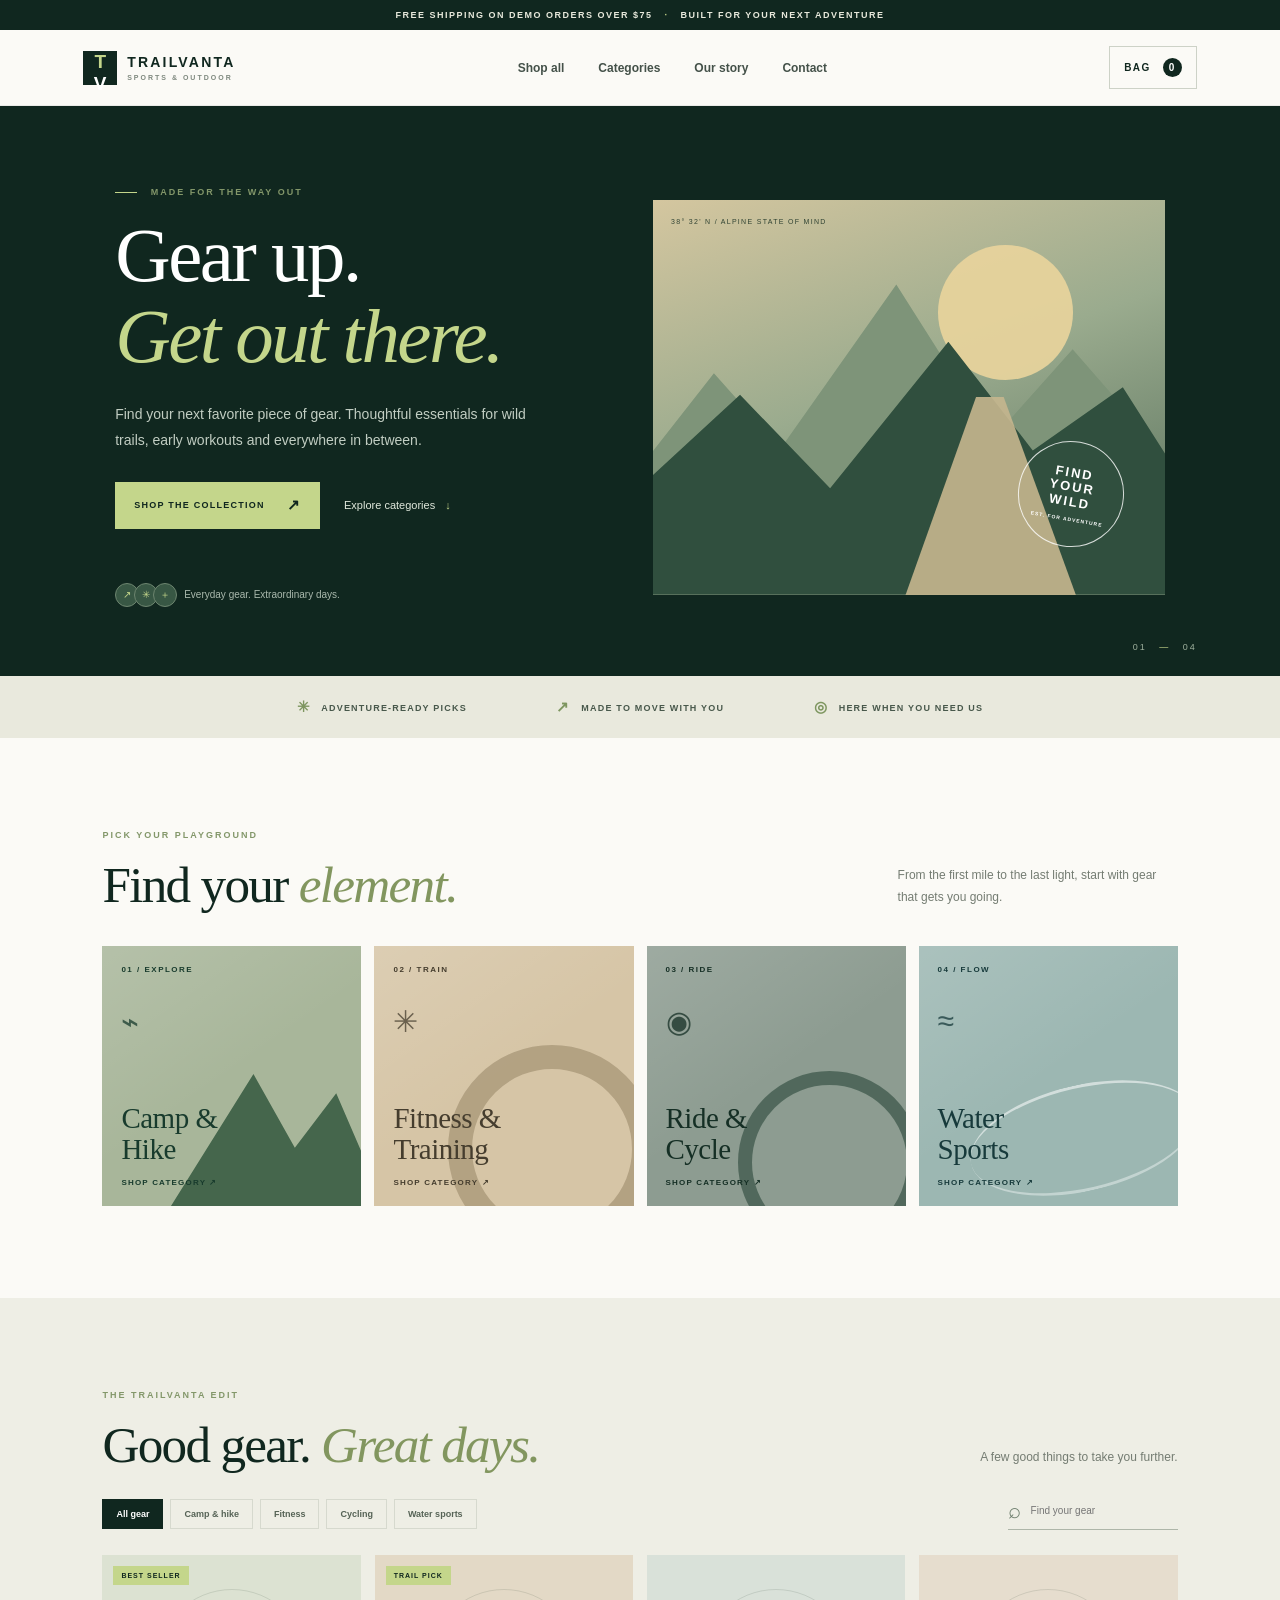
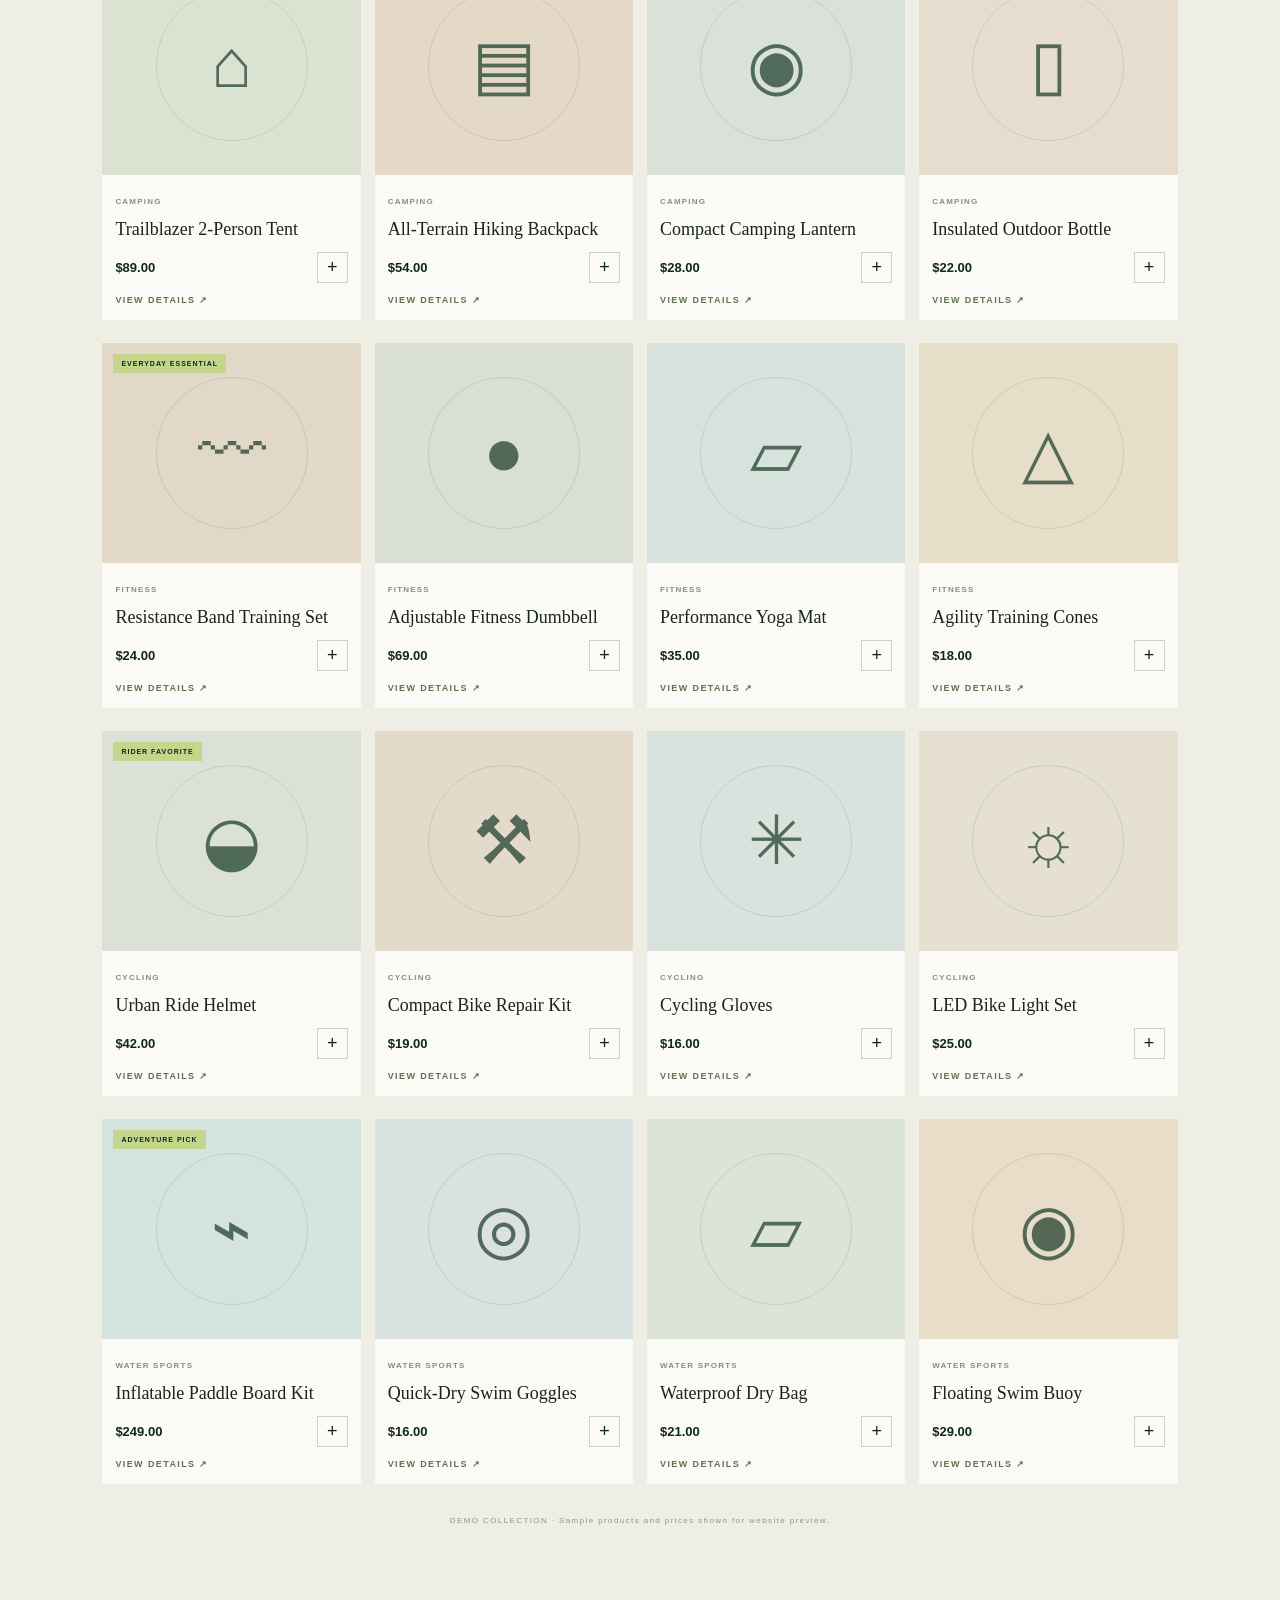
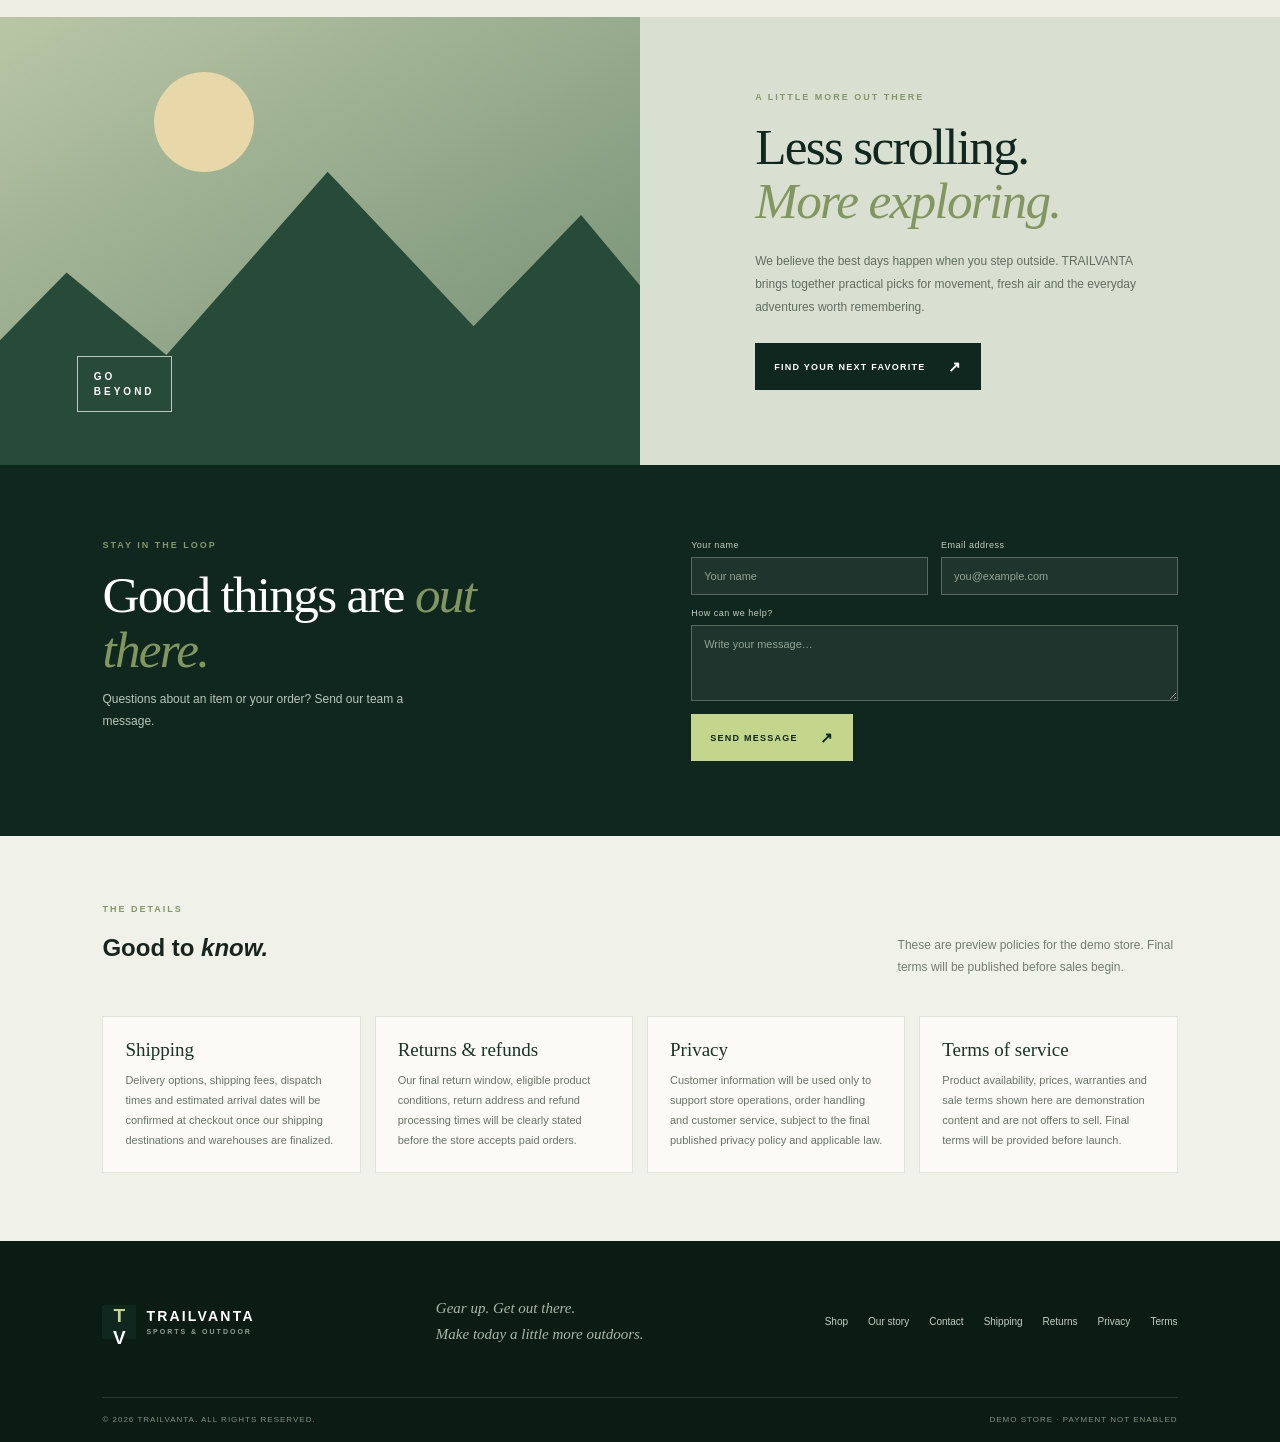
==== public/index.html @ 8025ea90 "Add files via upload" ====
<!doctype html>
<html lang="en">
<head>
  <meta charset="utf-8">
  <meta name="viewport" content="width=device-width,initial-scale=1,viewport-fit=cover">
  <meta name="theme-color" content="#10271f">
  <meta name="description" content="Discover practical outdoor and sports gear for trails, training and everyday adventure. Shop the TRAILVANTA collection.">
  <meta property="og:type" content="website">
  <meta property="og:title" content="TRAILVANTA — Gear Up. Get Out There.">
  <meta property="og:description" content="Adventure-ready essentials for wherever the day takes you.">
  <title>TRAILVANTA | Outdoor & Sports Gear</title>
  <link rel="stylesheet" href="./styles.css">
  <script src="./app.js" defer></script>
</head>
<body>
  <div class="announcement">FREE SHIPPING ON DEMO ORDERS OVER $75 <span>·</span> BUILT FOR YOUR NEXT ADVENTURE</div>
  <header class="site-header">
    <a class="brand" href="#top" aria-label="TRAILVANTA home"><span class="brand-mark">T<span>V</span></span><span class="brand-name">TRAILVANTA<small>SPORTS & OUTDOOR</small></span></a>
    <nav class="desktop-nav" aria-label="Main navigation"><a href="#shop">Shop all</a><a href="#categories">Categories</a><a href="#story">Our story</a><a href="#contact">Contact</a></nav>
    <button class="cart-trigger" id="cartOpen" aria-label="Open shopping cart">BAG <span id="count">0</span></button>
  </header>

  <main id="top">
    <section class="hero">
      <div class="hero-copy">
        <p class="eyebrow"><span></span> MADE FOR THE WAY OUT</p>
        <h1>Gear up.<br><em>Get out there.</em></h1>
        <p class="hero-description">Find your next favorite piece of gear. Thoughtful essentials for wild trails, early workouts and everywhere in between.</p>
        <div class="hero-actions"><a class="button button-light" href="#shop">SHOP THE COLLECTION <span>↗</span></a><a class="text-link" href="#categories">Explore categories <span>↓</span></a></div>
        <div class="hero-proof"><div class="proof-avatars"><i>↗</i><i>✳</i><i>＋</i></div><span>Everyday gear. Extraordinary days.</span></div>
      </div>
      <div class="hero-art" aria-label="Illustration of a mountain adventure" role="img">
        <div class="sun"></div><div class="mountain mountain-back"></div><div class="mountain mountain-front"></div><div class="trail-line"></div>
        <div class="hero-stamp"><span>FIND<br>YOUR<br>WILD</span><b>EST. FOR ADVENTURE</b></div>
        <span class="art-coordinate">38° 32' N /  alpine state of mind</span>
      </div>
      <div class="hero-index">01 <span>—</span> 04</div>
    </section>

    <div class="benefit-strip"><div><span>✳</span> ADVENTURE-READY PICKS</div><div><span>↗</span> MADE TO MOVE WITH YOU</div><div><span>◎</span> HERE WHEN YOU NEED US</div></div>

    <section class="section categories-section" id="categories">
      <div class="section-heading"><div><p class="eyebrow">PICK YOUR PLAYGROUND</p><h2>Find your <em>element.</em></h2></div><p class="section-note">From the first mile to the last light, start with gear that gets you going.</p></div>
      <div class="category-grid">
        <a class="category-card category-camp" href="#shop" data-cat="Camping"><span class="category-number">01 / EXPLORE</span><span class="category-icon">⌁</span><span class="category-title">Camp &<br>Hike</span><span class="category-link">SHOP CATEGORY ↗</span></a>
        <a class="category-card category-fitness" href="#shop" data-cat="Fitness"><span class="category-number">02 / TRAIN</span><span class="category-icon">✳</span><span class="category-title">Fitness &<br>Training</span><span class="category-link">SHOP CATEGORY ↗</span></a>
        <a class="category-card category-cycle" href="#shop" data-cat="Cycling"><span class="category-number">03 / RIDE</span><span class="category-icon">◉</span><span class="category-title">Ride &<br>Cycle</span><span class="category-link">SHOP CATEGORY ↗</span></a>
        <a class="category-card category-water" href="#shop" data-cat="Water Sports"><span class="category-number">04 / FLOW</span><span class="category-icon">≈</span><span class="category-title">Water<br>Sports</span><span class="category-link">SHOP CATEGORY ↗</span></a>
      </div>
    </section>

    <section class="section shop-section" id="shop">
      <div class="section-heading shop-heading"><div><p class="eyebrow">THE TRAILVANTA EDIT</p><h2>Good gear. <em>Great days.</em></h2></div><p class="section-note">A few good things to take you further.</p></div>
      <div class="shop-toolbar"><div class="filter-chips" id="filterChips" aria-label="Filter products"><button class="chip active" data-filter="All">All gear</button><button class="chip" data-filter="Camping">Camp & hike</button><button class="chip" data-filter="Fitness">Fitness</button><button class="chip" data-filter="Cycling">Cycling</button><button class="chip" data-filter="Water Sports">Water sports</button></div><label class="search-box"><span>⌕</span><input id="search" type="search" placeholder="Find your gear" aria-label="Search products"></label></div>
      <div id="products" class="product-grid" aria-live="polite"><div class="loading-state">Loading the good stuff…</div></div>
      <p class="demo-note">DEMO COLLECTION · Sample products and prices shown for website preview.</p>
    </section>

    <section class="feature-band" id="story"><div class="feature-art"><div class="feature-sun"></div><div class="feature-ridge"></div><span>GO<br>BEYOND</span></div><div class="feature-copy"><p class="eyebrow">A LITTLE MORE OUT THERE</p><h2>Less scrolling.<br><em>More exploring.</em></h2><p>We believe the best days happen when you step outside. TRAILVANTA brings together practical picks for movement, fresh air and the everyday adventures worth remembering.</p><a class="button button-dark" href="#shop">FIND YOUR NEXT FAVORITE <span>↗</span></a></div></section>

    <section class="newsletter" id="contact"><div><p class="eyebrow">STAY IN THE LOOP</p><h2>Good things are <em>out there.</em></h2><p>Questions about an item or your order? Send our team a message.</p></div><form id="contactForm" class="contact-form"><label><span>Your name</span><input name="name" autocomplete="name" required placeholder="Your name"></label><label><span>Email address</span><input name="email" type="email" autocomplete="email" required placeholder="you@example.com"></label><label class="message-field"><span>How can we help?</span><textarea name="message" required placeholder="Write your message…"></textarea></label><button class="button button-light" type="submit">SEND MESSAGE <span>↗</span></button><p class="form-feedback" id="contactFeedback" aria-live="polite"></p></form></section>

    <section class="policy-section" id="policies"><div class="section-heading"><div><p class="eyebrow">THE DETAILS</p><h2>Good to <em>know.</em></h2></div><p class="section-note">These are preview policies for the demo store. Final terms will be published before sales begin.</p></div><div class="policy-grid"><article id="shipping"><h3>Shipping</h3><p>Delivery options, shipping fees, dispatch times and estimated arrival dates will be confirmed at checkout once our shipping destinations and warehouses are finalized.</p></article><article id="returns"><h3>Returns & refunds</h3><p>Our final return window, eligible product conditions, return address and refund processing times will be clearly stated before the store accepts paid orders.</p></article><article id="privacy"><h3>Privacy</h3><p>Customer information will be used only to support store operations, order handling and customer service, subject to the final published privacy policy and applicable law.</p></article><article id="terms"><h3>Terms of service</h3><p>Product availability, prices, warranties and sale terms shown here are demonstration content and are not offers to sell. Final terms will be provided before launch.</p></article></div></section>
  </main>

  <footer class="site-footer"><div class="footer-main"><a class="brand brand-footer" href="#top"><span class="brand-mark">T<span>V</span></span><span class="brand-name">TRAILVANTA<small>SPORTS & OUTDOOR</small></span></a><p>Gear up. Get out there.<br>Make today a little more outdoors.</p><div class="footer-links"><a href="#shop">Shop</a><a href="#story">Our story</a><a href="#contact">Contact</a><a href="#shipping">Shipping</a><a href="#returns">Returns</a><a href="#privacy">Privacy</a><a href="#terms">Terms</a></div></div><div class="footer-bottom"><span>© <span id="year">2026</span> TRAILVANTA. ALL RIGHTS RESERVED.</span><span>DEMO STORE · PAYMENT NOT ENABLED</span></div></footer>

  <div class="drawer-backdrop" id="backdrop"></div>
  <aside class="cart-drawer" id="drawer" aria-label="Shopping cart" aria-hidden="true">
    <div class="drawer-header"><div><p class="eyebrow">YOUR PICKS</p><h2>Your bag <span id="drawerCount">(0)</span></h2></div><button id="cartClose" class="icon-button" aria-label="Close cart">×</button></div>
    <div id="cartLines" class="cart-lines"><p class="empty-cart">Your bag is waiting for an adventure.</p></div>
    <div class="drawer-bottom"><div class="subtotal-row"><span>Subtotal</span><strong id="subtotal">$0.00</strong></div><p class="shipping-hint">Shipping and taxes are calculated separately.</p>
      <form id="orderForm" class="order-form"><p class="eyebrow">DELIVERY DETAILS</p><label>Full name<input name="customer_name" autocomplete="name" required placeholder="Full name"></label><label>Email address<input name="email" type="email" autocomplete="email" required placeholder="you@example.com"></label><label>Street address<input name="address" autocomplete="street-address" required placeholder="Street address"></label><div class="form-row"><label>City<input name="city" autocomplete="address-level2" required placeholder="City"></label><label>Postal code<input name="postal_code" autocomplete="postal-code" required placeholder="ZIP / Postcode"></label></div><label>Country<input name="country" autocomplete="country-name" required placeholder="Country"></label><button class="button button-dark submit-order" type="submit">SUBMIT ORDER REQUEST <span>↗</span></button><p class="unpaid-note">This is a demo order request. No payment will be collected.</p><p class="form-feedback" id="orderFeedback" aria-live="polite"></p></form>
    </div>
  </aside>
  <div class="detail-backdrop" id="detailBackdrop"></div>
  <section class="product-detail" id="productDetail" role="dialog" aria-modal="true" aria-labelledby="detailName" aria-hidden="true">
    <button class="detail-close" type="button" data-detail-close aria-label="Close product details">×</button>
    <div class="detail-visual" id="detailVisual"><span class="detail-symbol">✳</span></div>
    <div class="detail-copy"><p class="eyebrow" id="detailCategory">CATEGORY</p><h2 id="detailName">Product name</h2><p class="detail-price" id="detailPrice">$0.00</p><p class="detail-description" id="detailDescription"></p><p class="detail-stock" id="detailStock"></p><button class="button button-dark" id="detailAdd" type="button" data-add="">ADD TO BAG <span>↗</span></button><p class="detail-demo-note">DEMO PRODUCT · Payment is not enabled.</p></div>
  </section>
  <div id="notice" class="toast" role="status" aria-live="polite"></div>
</body>
</html>
---- public/styles.css ----
:root{--forest:#10271f;--forest-2:#1c3a2d;--cream:#f5f3eb;--paper:#fbfaf6;--lime:#c4d68b;--sand:#d9c8a5;--ink:#18251e;--muted:#747c72;--line:#e4e3d9;--serif:'Playfair Display',Georgia,serif;--sans:'DM Sans',Arial,sans-serif}*{box-sizing:border-box}html{scroll-behavior:smooth;scroll-padding-top:86px}body{margin:0;background:var(--paper);color:var(--ink);font-family:var(--sans);-webkit-font-smoothing:antialiased}a{color:inherit;text-decoration:none}button,input,textarea{font:inherit}button{cursor:pointer}.announcement{height:30px;background:var(--forest);color:#e8e9dc;display:flex;justify-content:center;align-items:center;gap:12px;font-size:9px;font-weight:700;letter-spacing:1.5px}.announcement span{color:var(--lime)}.site-header{height:76px;padding:0 6.5vw;display:flex;align-items:center;justify-content:space-between;background:var(--paper);position:sticky;top:0;z-index:10;border-bottom:1px solid rgba(16,39,31,.07)}.brand{display:flex;align-items:center;gap:10px;color:var(--forest)}.brand-mark{width:34px;height:34px;background:var(--forest);color:var(--lime);display:grid;place-items:center;font-size:19px;font-weight:800;letter-spacing:-3px;padding-right:3px}.brand-mark span{color:white}.brand-name{font-size:14px;letter-spacing:2.2px;font-weight:800}.brand-name small{display:block;font-size:7px;letter-spacing:2px;margin-top:4px;color:#7e887e}.desktop-nav{display:flex;gap:34px;font-size:12px;font-weight:600;color:#445149}.desktop-nav a:hover,.footer-links a:hover{color:#8a9d5b}.cart-trigger{border:1px solid #cdd2c7;background:transparent;color:var(--forest);font-size:10px;letter-spacing:1.4px;font-weight:800;padding:11px 14px}.cart-trigger span{display:inline-grid;place-items:center;background:var(--forest);color:white;border-radius:50%;width:19px;height:19px;margin-left:8px;font-size:10px}.hero{min-height:570px;background:var(--forest);color:white;padding:76px 9vw 64px;display:grid;grid-template-columns:1fr 1.08fr;align-items:center;gap:5vw;position:relative;overflow:hidden}.hero-copy{max-width:520px;position:relative;z-index:2}.eyebrow{font-size:9px;letter-spacing:2px;font-weight:800;color:#83976a;margin:0 0 18px}.eyebrow span{display:inline-block;width:22px;height:1px;background:var(--lime);vertical-align:middle;margin-right:9px}.hero h1,.section h2,.feature-copy h2,.newsletter h2{font:500 clamp(48px,6vw,78px)/1.06 var(--serif);letter-spacing:-2.5px;margin:0}.hero h1 em,.section h2 em,.feature-copy h2 em,.newsletter h2 em{font-weight:500;color:var(--lime)}.hero-description{max-width:430px;color:#c1cdc2;font-size:14px;line-height:1.9;margin:23px 0 28px}.hero-actions{display:flex;align-items:center;gap:24px;flex-wrap:wrap}.button{border:0;min-height:47px;padding:0 19px;display:inline-flex;align-items:center;justify-content:center;gap:22px;font-size:9px;letter-spacing:1.25px;font-weight:800;transition:transform .2s,background .2s}.button:hover{transform:translateY(-2px)}.button-light{background:var(--lime);color:var(--forest)}.button-light:hover{background:#d4e3a5}.button span{font-size:15px}.text-link{font-size:11px;color:#e0e8dc}.text-link span{margin-left:7px;color:var(--lime)}.hero-proof{display:flex;align-items:center;gap:12px;margin-top:54px;color:#aab9ad;font-size:10px}.proof-avatars{display:flex}.proof-avatars i{font-style:normal;width:24px;height:24px;border-radius:50%;display:grid;place-items:center;background:#385744;border:1px solid #6d856f;color:var(--lime);margin-right:-5px}.hero-art{height:395px;position:relative;overflow:hidden;background:linear-gradient(160deg,#d4c69f 0%,#9aab8e 47%,#536c58 100%);isolation:isolate}.sun{position:absolute;width:135px;height:135px;border-radius:50%;background:#e9d49d;top:45px;right:18%;opacity:.92}.mountain{position:absolute;inset:auto -5% 0;height:80%;clip-path:polygon(0 76%,18% 35%,29% 57%,48% 9%,64% 54%,77% 28%,100% 75%,100% 100%,0 100%)}.mountain-back{background:#7e9479;transform:scale(1.08);transform-origin:bottom}.mountain-front{height:64%;background:#304f3e;clip-path:polygon(0 62%,20% 21%,36% 58%,57% 0,72% 43%,88% 18%,100% 60%,100% 100%,0 100%)}.trail-line{position:absolute;bottom:-5%;left:48%;width:36%;height:55%;background:#c6b68e;clip-path:polygon(42% 0,57% 0,100% 100%,0 100%);opacity:.9}.hero-stamp{position:absolute;right:8%;bottom:12%;width:106px;height:106px;border:1px solid rgba(255,255,255,.8);border-radius:50%;display:flex;flex-direction:column;justify-content:center;align-items:center;color:white;transform:rotate(10deg)}.hero-stamp span{text-align:center;font-size:13px;line-height:1.1;font-weight:800;letter-spacing:2px}.hero-stamp b{font-size:5px;letter-spacing:1px;margin-top:7px}.art-coordinate{position:absolute;top:18px;left:18px;font-size:7px;letter-spacing:1.3px;color:#304333;text-transform:uppercase}.hero-index{position:absolute;bottom:24px;right:6.5vw;color:#9daf9c;font-size:9px;letter-spacing:2px}.hero-index span{color:var(--lime);margin:0 8px}.benefit-strip{min-height:62px;background:#e9e9dd;display:flex;align-items:center;justify-content:center;gap:7vw;color:#48584b;font-size:9px;font-weight:800;letter-spacing:1.2px}.benefit-strip span{color:#7e9660;font-size:15px;vertical-align:-1px;margin-right:7px}.section{padding:92px 8vw}.section-heading{display:flex;justify-content:space-between;align-items:end;gap:25px;margin-bottom:34px}.section h2,.feature-copy h2,.newsletter h2{font-size:clamp(38px,4vw,53px);color:var(--forest);letter-spacing:-1.7px}.section h2 em,.feature-copy h2 em,.newsletter h2 em{color:#82965f}.section-note{max-width:280px;color:var(--muted);font-size:12px;line-height:1.8;margin:0 0 4px}.category-grid{display:grid;grid-template-columns:repeat(4,1fr);gap:13px}.category-card{height:260px;padding:19px;display:flex;flex-direction:column;position:relative;overflow:hidden;isolation:isolate;transition:transform .2s}.category-card:hover{transform:translateY(-4px)}.category-card:before,.category-card:after{content:"";position:absolute;z-index:-1}.category-card:before{inset:0;background:linear-gradient(145deg,rgba(255,255,255,.15),transparent 50%)}.category-camp{background:#a8b69a;color:#183b2d}.category-camp:after{width:230px;height:160px;right:-30px;bottom:-15px;background:#45664c;clip-path:polygon(0 100%,40% 8%,58% 54%,76% 20%,100% 100%)}.category-fitness{background:#d6c5a6;color:#453d2e}.category-fitness:after{width:160px;height:160px;border:24px solid rgba(112,96,64,.35);border-radius:50%;right:-22px;bottom:-47px}.category-cycle{background:#8d9c91;color:#152f25}.category-cycle:after{width:155px;height:155px;border:14px solid rgba(23,55,41,.5);border-radius:50%;right:-15px;bottom:-48px}.category-water{background:#9cb7b2;color:#173a3b}.category-water:after{width:230px;height:100px;right:-20px;bottom:15px;border-top:3px solid rgba(255,255,255,.55);border-bottom:3px solid rgba(255,255,255,.4);transform:rotate(-13deg);border-radius:50%}.category-number{font-size:8px;letter-spacing:1.5px;font-weight:800}.category-icon{font-size:30px;margin-top:30px;opacity:.75}.category-title{font:500 29px/1.05 var(--serif);margin-top:auto;letter-spacing:-.5px}.category-link{font-size:8px;letter-spacing:1.2px;font-weight:800;margin-top:14px}.shop-section{background:#eeeee5}.shop-heading{margin-bottom:25px}.shop-toolbar{display:flex;justify-content:space-between;align-items:center;gap:20px;margin-bottom:25px}.filter-chips{display:flex;gap:7px;flex-wrap:wrap}.chip{border:1px solid #d6d9ce;background:transparent;color:#566356;padding:9px 13px;font-size:9px;font-weight:700}.chip.active,.chip:hover{background:var(--forest);border-color:var(--forest);color:white}.search-box{display:flex;align-items:center;border-bottom:1px solid #aeb6a9;gap:8px;padding:0 0 5px;min-width:170px;color:#6c7d6c}.search-box span{font-size:22px}.search-box input{width:145px;border:0;outline:0;background:transparent;font-size:10px;color:var(--ink)}.product-grid{display:grid;grid-template-columns:repeat(4,minmax(0,1fr));gap:23px 14px;min-height:180px}.product-card{min-width:0;background:var(--paper);position:relative}.product-visual{height:220px;display:grid;place-items:center;position:relative;overflow:hidden;background:var(--product-bg,#e2e5d9)}.product-visual:before{content:"";position:absolute;width:150px;height:150px;border:1px solid rgba(30,55,39,.12);border-radius:50%}.product-visual img{position:relative;z-index:1;width:100%;height:100%;object-fit:cover;mix-blend-mode:multiply}.product-visual .product-symbol{position:relative;z-index:1;font-size:68px;color:rgba(26,59,42,.72);font-family:var(--serif)}.product-tag{position:absolute;top:11px;left:11px;background:var(--lime);color:var(--forest);font-size:7px;font-weight:800;letter-spacing:1px;padding:6px 8px;z-index:2}.product-info{padding:15px 13px 13px}.product-category{font-size:8px;letter-spacing:1.2px;text-transform:uppercase;color:#84907e;font-weight:700}.product-info h3{font:500 17px/1.25 var(--serif);margin:7px 0 13px;color:#24372a;min-height:42px}.product-bottom{display:flex;justify-content:space-between;align-items:center;gap:8px}.product-price{font-size:13px;font-weight:800;color:var(--forest)}.add-button{width:31px;height:31px;border:1px solid #cbd2c5;background:transparent;color:var(--forest);font-size:18px;line-height:1}.add-button:hover{background:var(--forest);color:white}.demo-note{text-align:center;color:#8c9588;font-size:8px;letter-spacing:1.4px;margin:32px 0 0}.loading-state,.empty-results{grid-column:1/-1;text-align:center;padding:55px 15px;color:#7c8779;font-size:12px}.feature-band{background:#d9e0d1;display:grid;grid-template-columns:1fr 1fr;min-height:430px}.feature-art{position:relative;overflow:hidden;background:linear-gradient(150deg,#b9c6a6,#6e8a70)}.feature-sun{position:absolute;width:100px;height:100px;background:#e8d7a9;border-radius:50%;top:55px;left:24%}.feature-ridge{position:absolute;inset:auto -10% -5%;height:80%;background:#274b38;clip-path:polygon(0 77%,17% 40%,30% 63%,51% 12%,70% 55%,84% 24%,100% 65%,100% 100%,0 100%)}.feature-art span{position:absolute;left:12%;bottom:12%;font-size:10px;letter-spacing:3px;line-height:1.5;color:white;font-weight:800;border:1px solid rgba(255,255,255,.7);padding:12px 16px}.feature-copy{padding:75px 9vw;align-self:center}.feature-copy>p:not(.eyebrow){max-width:440px;color:#5f6d60;font-size:12px;line-height:1.9;margin:22px 0 25px}.button-dark{background:var(--forest);color:white}.button-dark:hover{background:#284b37}.newsletter{padding:75px 8vw;background:var(--forest);color:white;display:grid;grid-template-columns:1fr 1fr;gap:8vw}.newsletter h2{color:white}.newsletter>div>p:last-child{font-size:12px;line-height:1.8;color:#b9c7ba;max-width:330px}.contact-form{display:grid;grid-template-columns:1fr 1fr;gap:13px}.contact-form label,.order-form label{display:flex;flex-direction:column;gap:7px;font-size:9px;letter-spacing:.5px;color:#c2cdbf}.contact-form input,.contact-form textarea,.order-form input{width:100%;border:1px solid rgba(218,228,214,.3);background:rgba(255,255,255,.06);padding:12px;color:white;outline:0;font-size:11px;border-radius:0}.contact-form input:focus,.contact-form textarea:focus{border-color:var(--lime)}.contact-form input::placeholder,.contact-form textarea::placeholder,.order-form input::placeholder{color:#94a397}.message-field{grid-column:1/-1}.contact-form textarea{min-height:76px;resize:vertical}.contact-form .button{justify-self:start}.form-feedback{font-size:10px;color:var(--lime);margin:0;align-self:center}.site-footer{background:#0b1c15;color:#d9e1d7;padding:40px 8vw 18px}.footer-main{display:flex;align-items:center;justify-content:space-between;gap:25px;padding-bottom:35px}.brand-footer{color:white}.brand-footer .brand-name small{color:#93a194}.footer-main>p{font:italic 15px/1.7 var(--serif);color:#aab8aa}.footer-links{display:flex;gap:20px;font-size:10px;color:#c4cec3}.footer-bottom{border-top:1px solid rgba(255,255,255,.13);padding-top:17px;display:flex;justify-content:space-between;color:#809084;font-size:8px;letter-spacing:1px}.drawer-backdrop{position:fixed;inset:0;background:rgba(7,20,13,.55);z-index:19;opacity:0;visibility:hidden;transition:.25s}.drawer-backdrop.open{opacity:1;visibility:visible}.cart-drawer{position:fixed;z-index:20;right:0;top:0;width:min(460px,100%);height:100dvh;background:var(--paper);padding:25px 25px 20px;overflow:auto;transform:translateX(102%);transition:transform .28s ease;display:flex;flex-direction:column}.cart-drawer.open{transform:translateX(0)}.drawer-header{display:flex;align-items:center;justify-content:space-between;border-bottom:1px solid var(--line);padding-bottom:18px}.drawer-header .eyebrow{margin-bottom:7px}.drawer-header h2{font:500 28px var(--serif);margin:0;color:var(--forest)}.drawer-header h2 span{font:500 13px var(--sans);color:#8a9488}.icon-button{border:0;background:transparent;color:var(--forest);font-size:30px}.cart-lines{padding:10px 0;flex:1}.empty-cart{padding:28px 0;color:#788477;font:italic 17px var(--serif)}.cart-line{display:grid;grid-template-columns:1fr auto;gap:10px;padding:14px 0;border-bottom:1px solid var(--line)}.cart-line strong{font:500 15px var(--serif);display:block}.cart-line small{display:block;color:#818b7e;font-size:9px;margin-top:5px}.line-actions{display:flex;align-items:center;gap:9px;margin-top:10px}.line-actions button{border:1px solid #d4d9cf;background:transparent;width:23px;height:23px;color:var(--forest)}.line-actions .remove-line{border:0;width:auto;color:#8b6e5d;font-size:9px}.cart-line-price{font-size:11px;font-weight:800}.drawer-bottom{border-top:1px solid var(--line);padding-top:17px}.subtotal-row{display:flex;justify-content:space-between;font-size:12px}.subtotal-row strong{font-size:16px;color:var(--forest)}.shipping-hint,.unpaid-note{font-size:9px;color:#858e82}.order-form{margin-top:20px;display:grid;gap:10px}.order-form .eyebrow{margin:0 0 2px}.order-form label{color:#687467;font-size:9px}.order-form input{background:white;color:var(--ink);border-color:#dce0d6;padding:10px}.order-form input::placeholder{color:#a2aa9f}.form-row{display:grid;grid-template-columns:1fr 1fr;gap:10px}.submit-order{width:100%;margin-top:4px}.unpaid-note{text-align:center;margin:0}.toast{position:fixed;left:50%;bottom:22px;z-index:30;transform:translate(-50%,15px);opacity:0;pointer-events:none;background:var(--forest);color:white;padding:12px 18px;font-size:10px;transition:.2s}.toast.show{opacity:1;transform:translate(-50%,0)}
@media(min-width:1400px){.hero{padding-left:max(9vw,calc((100vw - 1180px)/2));padding-right:max(9vw,calc((100vw - 1180px)/2))}.section{padding-left:max(8vw,calc((100vw - 1220px)/2));padding-right:max(8vw,calc((100vw - 1220px)/2))}}
@media(max-width:900px){.hero{padding:60px 6vw;gap:3vw;min-height:510px}.hero-art{height:340px}.section{padding:75px 6vw}.category-card{height:230px;padding:15px}.category-title{font-size:25px}.product-grid{grid-template-columns:repeat(3,minmax(0,1fr))}.feature-copy{padding:55px 6vw}.newsletter{padding:65px 6vw;gap:5vw}.footer-main{flex-wrap:wrap}.footer-main>p{display:none}}
@media(max-width:640px){.announcement{font-size:7px;letter-spacing:1px;height:27px}.site-header{height:64px;padding:0 5vw}.brand-mark{width:30px;height:30px}.brand-name{font-size:12px}.desktop-nav{display:none}.cart-trigger{padding:8px 10px;font-size:9px}.hero{display:flex;flex-direction:column;align-items:stretch;padding:42px 6vw 50px;gap:28px}.hero h1{font-size:57px}.hero-description{font-size:12px;margin:18px 0 22px}.hero-proof{margin-top:28px}.hero-art{height:245px;width:100%}.hero-index{bottom:12px;right:6vw}.benefit-strip{padding:14px 5vw;gap:12px;flex-wrap:wrap;font-size:7px}.benefit-strip div{flex:1 1 40%;text-align:center}.section{padding:62px 5vw}.section-heading{display:block;margin-bottom:24px}.section h2,.feature-copy h2,.newsletter h2{font-size:40px}.section-note{margin-top:12px;font-size:11px}.category-grid{grid-template-columns:repeat(2,minmax(0,1fr));gap:9px}.category-card{height:205px;padding:13px}.category-title{font-size:24px}.category-icon{margin-top:18px;font-size:24px}.category-link{font-size:7px}.shop-toolbar{display:block}.filter-chips{flex-wrap:nowrap;overflow-x:auto;padding-bottom:10px;scrollbar-width:none}.filter-chips::-webkit-scrollbar{display:none}.chip{white-space:nowrap;padding:9px 11px}.search-box{margin:12px 0 20px;width:100%}.search-box input{width:100%}.product-grid{grid-template-columns:repeat(2,minmax(0,1fr));gap:12px 9px}.product-visual{height:160px}.product-visual .product-symbol{font-size:54px}.product-info{padding:12px 10px}.product-info h3{font-size:15px;min-height:38px}.product-price{font-size:12px}.product-tag{font-size:6px}.feature-band{grid-template-columns:1fr}.feature-art{min-height:230px}.feature-copy{padding:45px 7vw 52px}.newsletter{grid-template-columns:1fr;padding:54px 6vw;gap:28px}.contact-form{gap:10px}.contact-form input,.contact-form textarea{padding:11px}.site-footer{padding:33px 6vw 16px}.footer-main{align-items:flex-start;gap:22px}.footer-links{flex-wrap:wrap;gap:12px 18px}.footer-bottom{font-size:7px;gap:12px;line-height:1.6}.cart-drawer{padding:20px 18px 16px}.drawer-header h2{font-size:25px}}
@media(prefers-reduced-motion:reduce){html{scroll-behavior:auto}*,*:before,*:after{transition:none!important;animation:none!important}}

.policy-section{padding:68px 8vw;background:#f0f1e9}.policy-grid{display:grid;grid-template-columns:repeat(4,minmax(0,1fr));gap:14px}.policy-grid article{padding:22px;background:#fbfaf6;border:1px solid #e2e5da}.policy-grid h3{margin:0 0 10px;color:#193528;font:500 19px var(--serif)}.policy-grid p{margin:0;color:#687467;font-size:11px;line-height:1.8}@media(max-width:900px){.policy-section{padding:60px 6vw}.policy-grid{grid-template-columns:repeat(2,minmax(0,1fr))}}@media(max-width:640px){.policy-section{padding:52px 5vw}.policy-grid{gap:9px}.policy-grid article{padding:15px}.policy-grid h3{font-size:17px}.policy-grid p{font-size:10px}}

/* Product detail experience */
.product-title-button{display:block;padding:0;border:0;background:none;text-align:left;color:var(--ink);font:500 18px/1.2 var(--serif);cursor:pointer;min-height:44px}.product-title-button:hover{color:#617b42}.view-detail-button{margin-top:12px;padding:0;border:0;background:none;color:#61724f;font-size:9px;font-weight:800;letter-spacing:1.4px;cursor:pointer}.view-detail-button:hover{text-decoration:underline}.detail-backdrop{position:fixed;inset:0;background:rgba(9,25,19,.58);z-index:39;opacity:0;visibility:hidden;transition:.25s}.detail-backdrop.open{opacity:1;visibility:visible}.product-detail{position:fixed;z-index:40;left:50%;top:50%;width:min(880px,calc(100vw - 36px));max-height:calc(100vh - 36px);overflow:auto;transform:translate(-50%,-46%) scale(.98);opacity:0;visibility:hidden;display:grid;grid-template-columns:1fr 1fr;background:#fbfaf6;box-shadow:0 24px 80px rgba(0,0,0,.24);transition:.25s}.product-detail.open{opacity:1;visibility:visible;transform:translate(-50%,-50%) scale(1)}.detail-close{position:absolute;right:14px;top:12px;z-index:2;width:38px;height:38px;border:1px solid rgba(20,48,36,.2);border-radius:50%;background:#fbfaf6;color:var(--forest);font-size:25px;cursor:pointer}.detail-visual{min-height:410px;background:var(--product-bg,#e1e5da);display:grid;place-items:center}.detail-symbol{font-size:130px;color:#294a39}.detail-copy{padding:64px 48px 42px;align-self:center}.detail-copy .eyebrow{color:#75835e}.detail-copy h2{font:500 clamp(30px,4vw,46px)/1.05 var(--serif);color:var(--forest);margin:14px 0}.detail-price{font-weight:800;font-size:20px;color:var(--forest)}.detail-description{color:#667366;font-size:14px;line-height:1.8;margin:24px 0 16px}.detail-stock{font-size:11px;color:#72806d;margin-bottom:24px}.detail-copy .button{width:100%;justify-content:space-between}.detail-demo-note{font-size:9px;color:#92998e;text-align:center;margin-top:13px}@media(max-width:640px){.product-detail{grid-template-columns:1fr;width:calc(100vw - 24px);max-height:calc(100vh - 24px)}.detail-visual{min-height:210px}.detail-symbol{font-size:80px}.detail-copy{padding:28px 24px 26px}.detail-copy h2{font-size:32px}.product-title-button{font-size:15px;min-height:42px}.view-detail-button{margin-top:8px}}
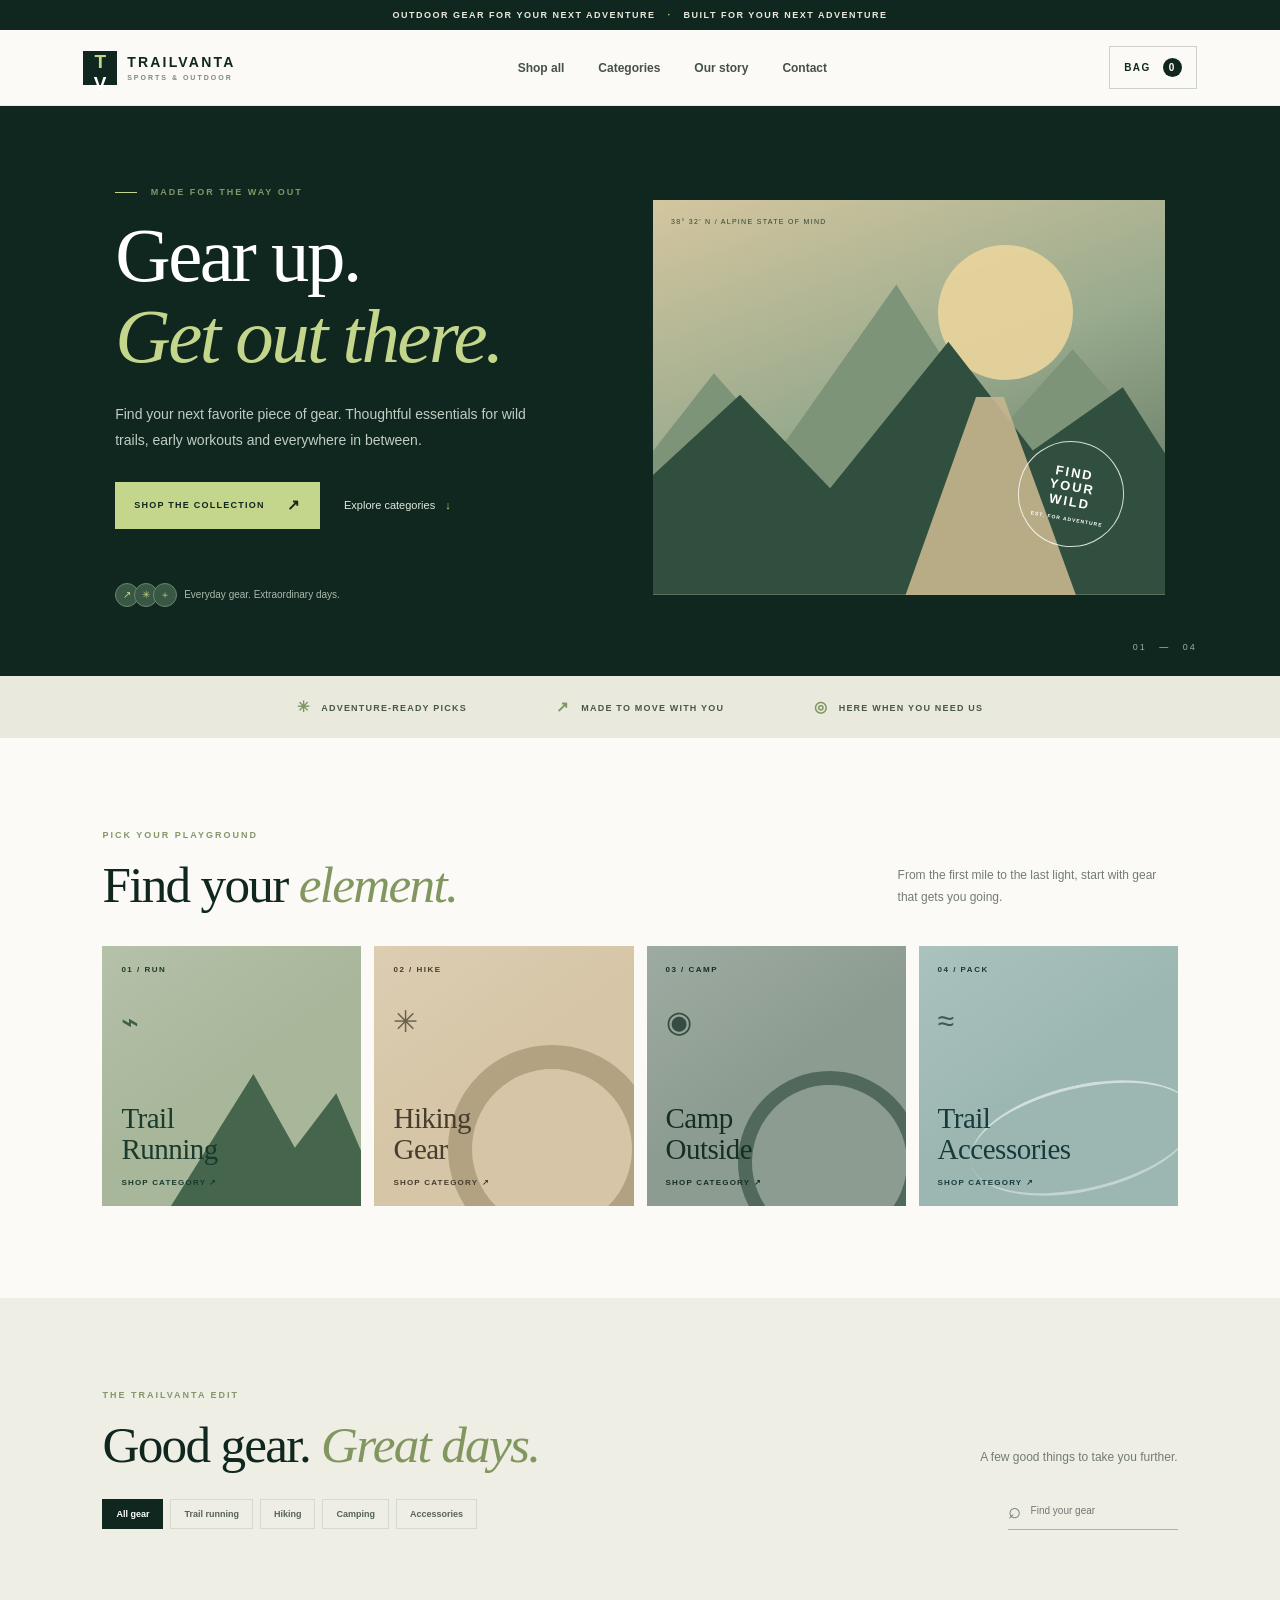
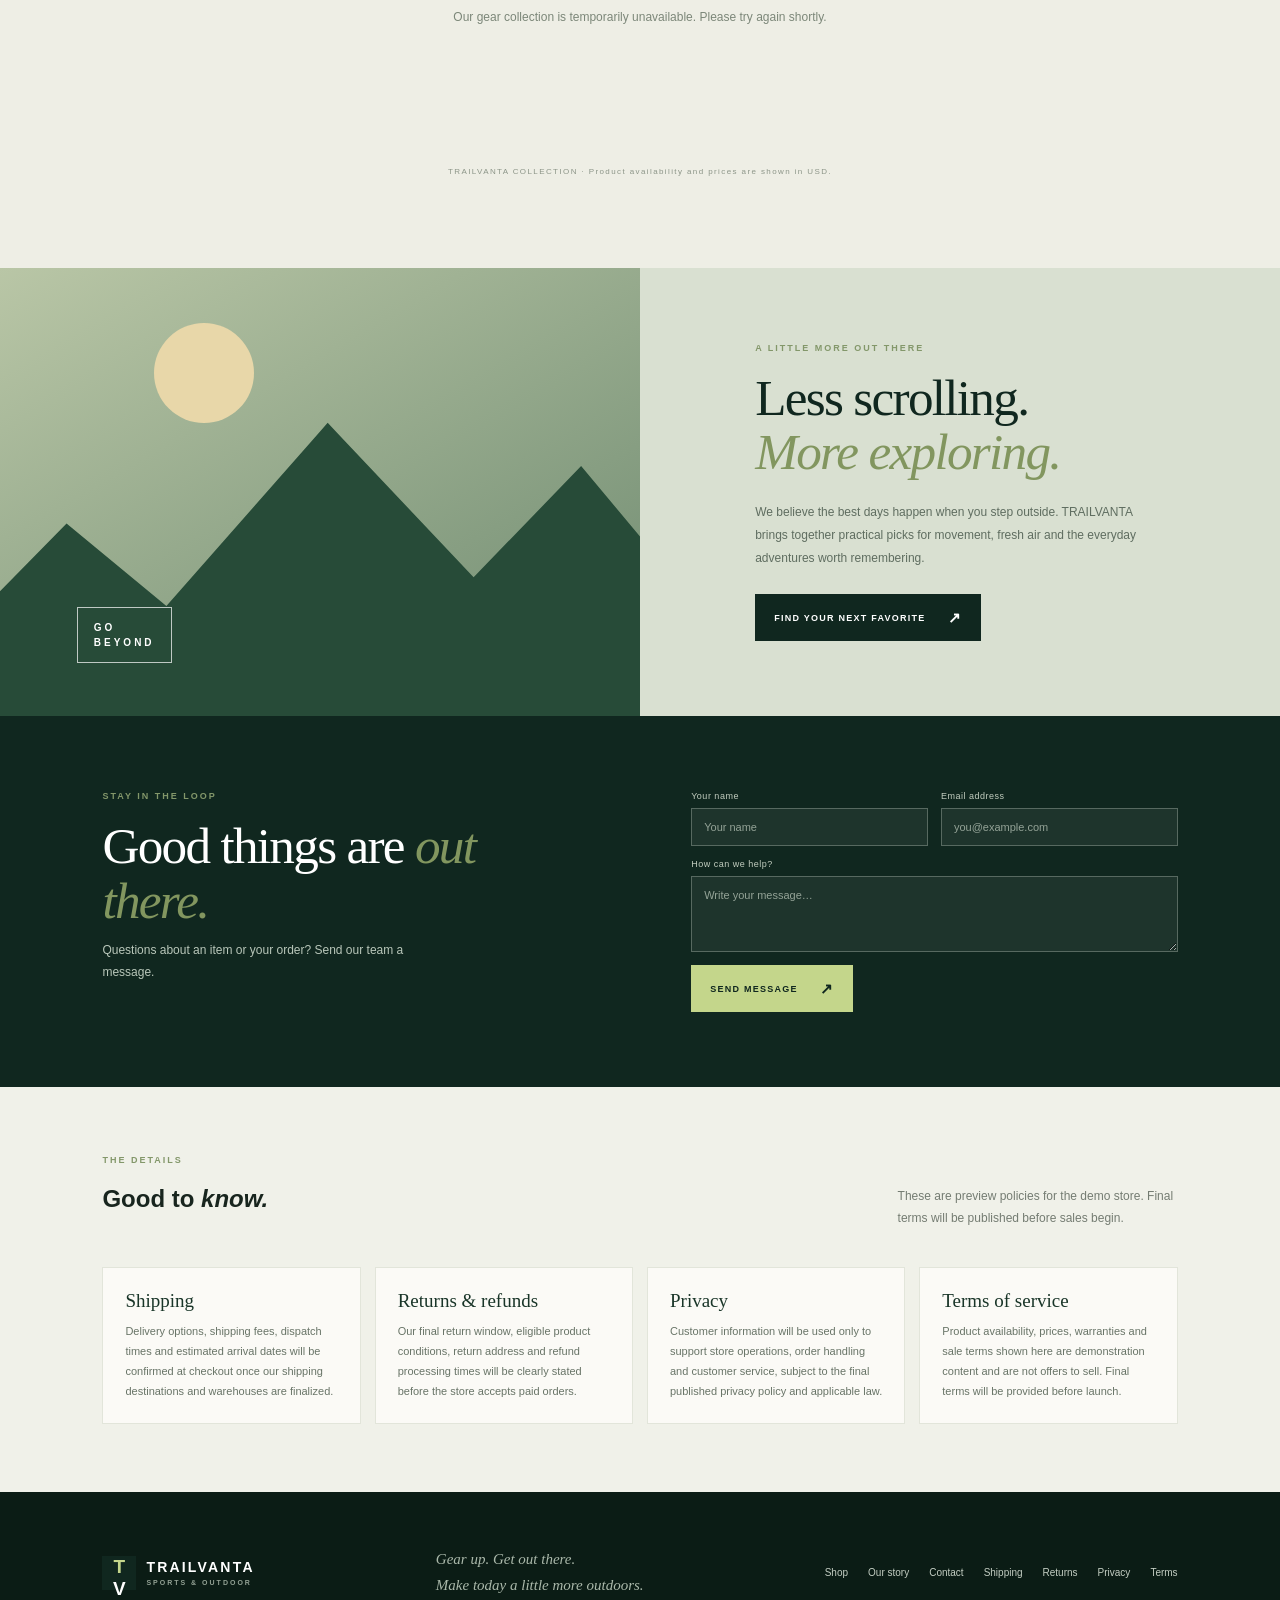
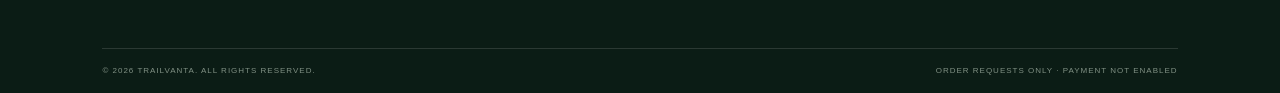
==== commit 685ab590: "Align storefront categories with TRAILVANTA catalog" ====
--- a/public/index.html
+++ b/public/index.html
@@ -13,7 +13,7 @@
   <script src="./app.js" defer></script>
 </head>
 <body>
-  <div class="announcement">FREE SHIPPING ON DEMO ORDERS OVER $75 <span>·</span> BUILT FOR YOUR NEXT ADVENTURE</div>
+  <div class="announcement">OUTDOOR GEAR FOR YOUR NEXT ADVENTURE <span>·</span> BUILT FOR YOUR NEXT ADVENTURE</div>
   <header class="site-header">
     <a class="brand" href="#top" aria-label="TRAILVANTA home"><span class="brand-mark">T<span>V</span></span><span class="brand-name">TRAILVANTA<small>SPORTS & OUTDOOR</small></span></a>
     <nav class="desktop-nav" aria-label="Main navigation"><a href="#shop">Shop all</a><a href="#categories">Categories</a><a href="#story">Our story</a><a href="#contact">Contact</a></nav>
@@ -42,18 +42,18 @@
     <section class="section categories-section" id="categories">
       <div class="section-heading"><div><p class="eyebrow">PICK YOUR PLAYGROUND</p><h2>Find your <em>element.</em></h2></div><p class="section-note">From the first mile to the last light, start with gear that gets you going.</p></div>
       <div class="category-grid">
-        <a class="category-card category-camp" href="#shop" data-cat="Camping"><span class="category-number">01 / EXPLORE</span><span class="category-icon">⌁</span><span class="category-title">Camp &<br>Hike</span><span class="category-link">SHOP CATEGORY ↗</span></a>
-        <a class="category-card category-fitness" href="#shop" data-cat="Fitness"><span class="category-number">02 / TRAIN</span><span class="category-icon">✳</span><span class="category-title">Fitness &<br>Training</span><span class="category-link">SHOP CATEGORY ↗</span></a>
-        <a class="category-card category-cycle" href="#shop" data-cat="Cycling"><span class="category-number">03 / RIDE</span><span class="category-icon">◉</span><span class="category-title">Ride &<br>Cycle</span><span class="category-link">SHOP CATEGORY ↗</span></a>
-        <a class="category-card category-water" href="#shop" data-cat="Water Sports"><span class="category-number">04 / FLOW</span><span class="category-icon">≈</span><span class="category-title">Water<br>Sports</span><span class="category-link">SHOP CATEGORY ↗</span></a>
+        <a class="category-card category-camp" href="#shop" data-cat="Trail Running"><span class="category-number">01 / RUN</span><span class="category-icon">⌁</span><span class="category-title">Trail<br>Running</span><span class="category-link">SHOP CATEGORY ↗</span></a>
+        <a class="category-card category-fitness" href="#shop" data-cat="Hiking"><span class="category-number">02 / HIKE</span><span class="category-icon">✳</span><span class="category-title">Hiking<br>Gear</span><span class="category-link">SHOP CATEGORY ↗</span></a>
+        <a class="category-card category-cycle" href="#shop" data-cat="Camping"><span class="category-number">03 / CAMP</span><span class="category-icon">◉</span><span class="category-title">Camp<br>Outside</span><span class="category-link">SHOP CATEGORY ↗</span></a>
+        <a class="category-card category-water" href="#shop" data-cat="Accessories"><span class="category-number">04 / PACK</span><span class="category-icon">≈</span><span class="category-title">Trail<br>Accessories</span><span class="category-link">SHOP CATEGORY ↗</span></a>
       </div>
     </section>
 
     <section class="section shop-section" id="shop">
       <div class="section-heading shop-heading"><div><p class="eyebrow">THE TRAILVANTA EDIT</p><h2>Good gear. <em>Great days.</em></h2></div><p class="section-note">A few good things to take you further.</p></div>
-      <div class="shop-toolbar"><div class="filter-chips" id="filterChips" aria-label="Filter products"><button class="chip active" data-filter="All">All gear</button><button class="chip" data-filter="Camping">Camp & hike</button><button class="chip" data-filter="Fitness">Fitness</button><button class="chip" data-filter="Cycling">Cycling</button><button class="chip" data-filter="Water Sports">Water sports</button></div><label class="search-box"><span>⌕</span><input id="search" type="search" placeholder="Find your gear" aria-label="Search products"></label></div>
+      <div class="shop-toolbar"><div class="filter-chips" id="filterChips" aria-label="Filter products"><button class="chip active" data-filter="All">All gear</button><button class="chip" data-filter="Trail Running">Trail running</button><button class="chip" data-filter="Hiking">Hiking</button><button class="chip" data-filter="Camping">Camping</button><button class="chip" data-filter="Accessories">Accessories</button></div><label class="search-box"><span>⌕</span><input id="search" type="search" placeholder="Find your gear" aria-label="Search products"></label></div>
       <div id="products" class="product-grid" aria-live="polite"><div class="loading-state">Loading the good stuff…</div></div>
-      <p class="demo-note">DEMO COLLECTION · Sample products and prices shown for website preview.</p>
+      <p class="demo-note">TRAILVANTA COLLECTION · Product availability and prices are shown in USD.</p>
     </section>
 
     <section class="feature-band" id="story"><div class="feature-art"><div class="feature-sun"></div><div class="feature-ridge"></div><span>GO<br>BEYOND</span></div><div class="feature-copy"><p class="eyebrow">A LITTLE MORE OUT THERE</p><h2>Less scrolling.<br><em>More exploring.</em></h2><p>We believe the best days happen when you step outside. TRAILVANTA brings together practical picks for movement, fresh air and the everyday adventures worth remembering.</p><a class="button button-dark" href="#shop">FIND YOUR NEXT FAVORITE <span>↗</span></a></div></section>
@@ -63,21 +63,21 @@
     <section class="policy-section" id="policies"><div class="section-heading"><div><p class="eyebrow">THE DETAILS</p><h2>Good to <em>know.</em></h2></div><p class="section-note">These are preview policies for the demo store. Final terms will be published before sales begin.</p></div><div class="policy-grid"><article id="shipping"><h3>Shipping</h3><p>Delivery options, shipping fees, dispatch times and estimated arrival dates will be confirmed at checkout once our shipping destinations and warehouses are finalized.</p></article><article id="returns"><h3>Returns & refunds</h3><p>Our final return window, eligible product conditions, return address and refund processing times will be clearly stated before the store accepts paid orders.</p></article><article id="privacy"><h3>Privacy</h3><p>Customer information will be used only to support store operations, order handling and customer service, subject to the final published privacy policy and applicable law.</p></article><article id="terms"><h3>Terms of service</h3><p>Product availability, prices, warranties and sale terms shown here are demonstration content and are not offers to sell. Final terms will be provided before launch.</p></article></div></section>
   </main>
 
-  <footer class="site-footer"><div class="footer-main"><a class="brand brand-footer" href="#top"><span class="brand-mark">T<span>V</span></span><span class="brand-name">TRAILVANTA<small>SPORTS & OUTDOOR</small></span></a><p>Gear up. Get out there.<br>Make today a little more outdoors.</p><div class="footer-links"><a href="#shop">Shop</a><a href="#story">Our story</a><a href="#contact">Contact</a><a href="#shipping">Shipping</a><a href="#returns">Returns</a><a href="#privacy">Privacy</a><a href="#terms">Terms</a></div></div><div class="footer-bottom"><span>© <span id="year">2026</span> TRAILVANTA. ALL RIGHTS RESERVED.</span><span>DEMO STORE · PAYMENT NOT ENABLED</span></div></footer>
+  <footer class="site-footer"><div class="footer-main"><a class="brand brand-footer" href="#top"><span class="brand-mark">T<span>V</span></span><span class="brand-name">TRAILVANTA<small>SPORTS & OUTDOOR</small></span></a><p>Gear up. Get out there.<br>Make today a little more outdoors.</p><div class="footer-links"><a href="#shop">Shop</a><a href="#story">Our story</a><a href="#contact">Contact</a><a href="#shipping">Shipping</a><a href="#returns">Returns</a><a href="#privacy">Privacy</a><a href="#terms">Terms</a></div></div><div class="footer-bottom"><span>© <span id="year">2026</span> TRAILVANTA. ALL RIGHTS RESERVED.</span><span>ORDER REQUESTS ONLY · PAYMENT NOT ENABLED</span></div></footer>
 
   <div class="drawer-backdrop" id="backdrop"></div>
   <aside class="cart-drawer" id="drawer" aria-label="Shopping cart" aria-hidden="true">
     <div class="drawer-header"><div><p class="eyebrow">YOUR PICKS</p><h2>Your bag <span id="drawerCount">(0)</span></h2></div><button id="cartClose" class="icon-button" aria-label="Close cart">×</button></div>
     <div id="cartLines" class="cart-lines"><p class="empty-cart">Your bag is waiting for an adventure.</p></div>
     <div class="drawer-bottom"><div class="subtotal-row"><span>Subtotal</span><strong id="subtotal">$0.00</strong></div><p class="shipping-hint">Shipping and taxes are calculated separately.</p>
-      <form id="orderForm" class="order-form"><p class="eyebrow">DELIVERY DETAILS</p><label>Full name<input name="customer_name" autocomplete="name" required placeholder="Full name"></label><label>Email address<input name="email" type="email" autocomplete="email" required placeholder="you@example.com"></label><label>Street address<input name="address" autocomplete="street-address" required placeholder="Street address"></label><div class="form-row"><label>City<input name="city" autocomplete="address-level2" required placeholder="City"></label><label>Postal code<input name="postal_code" autocomplete="postal-code" required placeholder="ZIP / Postcode"></label></div><label>Country<input name="country" autocomplete="country-name" required placeholder="Country"></label><button class="button button-dark submit-order" type="submit">SUBMIT ORDER REQUEST <span>↗</span></button><p class="unpaid-note">This is a demo order request. No payment will be collected.</p><p class="form-feedback" id="orderFeedback" aria-live="polite"></p></form>
+      <form id="orderForm" class="order-form"><p class="eyebrow">DELIVERY DETAILS</p><label>Full name<input name="customer_name" autocomplete="name" required placeholder="Full name"></label><label>Email address<input name="email" type="email" autocomplete="email" required placeholder="you@example.com"></label><label>Street address<input name="address" autocomplete="street-address" required placeholder="Street address"></label><div class="form-row"><label>City<input name="city" autocomplete="address-level2" required placeholder="City"></label><label>Postal code<input name="postal_code" autocomplete="postal-code" required placeholder="ZIP / Postcode"></label></div><label>Country<input name="country" autocomplete="country-name" required placeholder="Country"></label><button class="button button-dark submit-order" type="submit">SUBMIT ORDER REQUEST <span>↗</span></button><p class="unpaid-note">This is an order request only. No payment will be collected.</p><p class="form-feedback" id="orderFeedback" aria-live="polite"></p></form>
     </div>
   </aside>
   <div class="detail-backdrop" id="detailBackdrop"></div>
   <section class="product-detail" id="productDetail" role="dialog" aria-modal="true" aria-labelledby="detailName" aria-hidden="true">
     <button class="detail-close" type="button" data-detail-close aria-label="Close product details">×</button>
     <div class="detail-visual" id="detailVisual"><span class="detail-symbol">✳</span></div>
-    <div class="detail-copy"><p class="eyebrow" id="detailCategory">CATEGORY</p><h2 id="detailName">Product name</h2><p class="detail-price" id="detailPrice">$0.00</p><p class="detail-description" id="detailDescription"></p><p class="detail-stock" id="detailStock"></p><button class="button button-dark" id="detailAdd" type="button" data-add="">ADD TO BAG <span>↗</span></button><p class="detail-demo-note">DEMO PRODUCT · Payment is not enabled.</p></div>
+    <div class="detail-copy"><p class="eyebrow" id="detailCategory">CATEGORY</p><h2 id="detailName">Product name</h2><p class="detail-price" id="detailPrice">$0.00</p><p class="detail-description" id="detailDescription"></p><p class="detail-stock" id="detailStock"></p><button class="button button-dark" id="detailAdd" type="button" data-add="">ADD TO BAG <span>↗</span></button><p class="detail-demo-note">ORDER REQUEST ONLY · Payment is not enabled.</p></div>
   </section>
   <div id="notice" class="toast" role="status" aria-live="polite"></div>
 </body>
